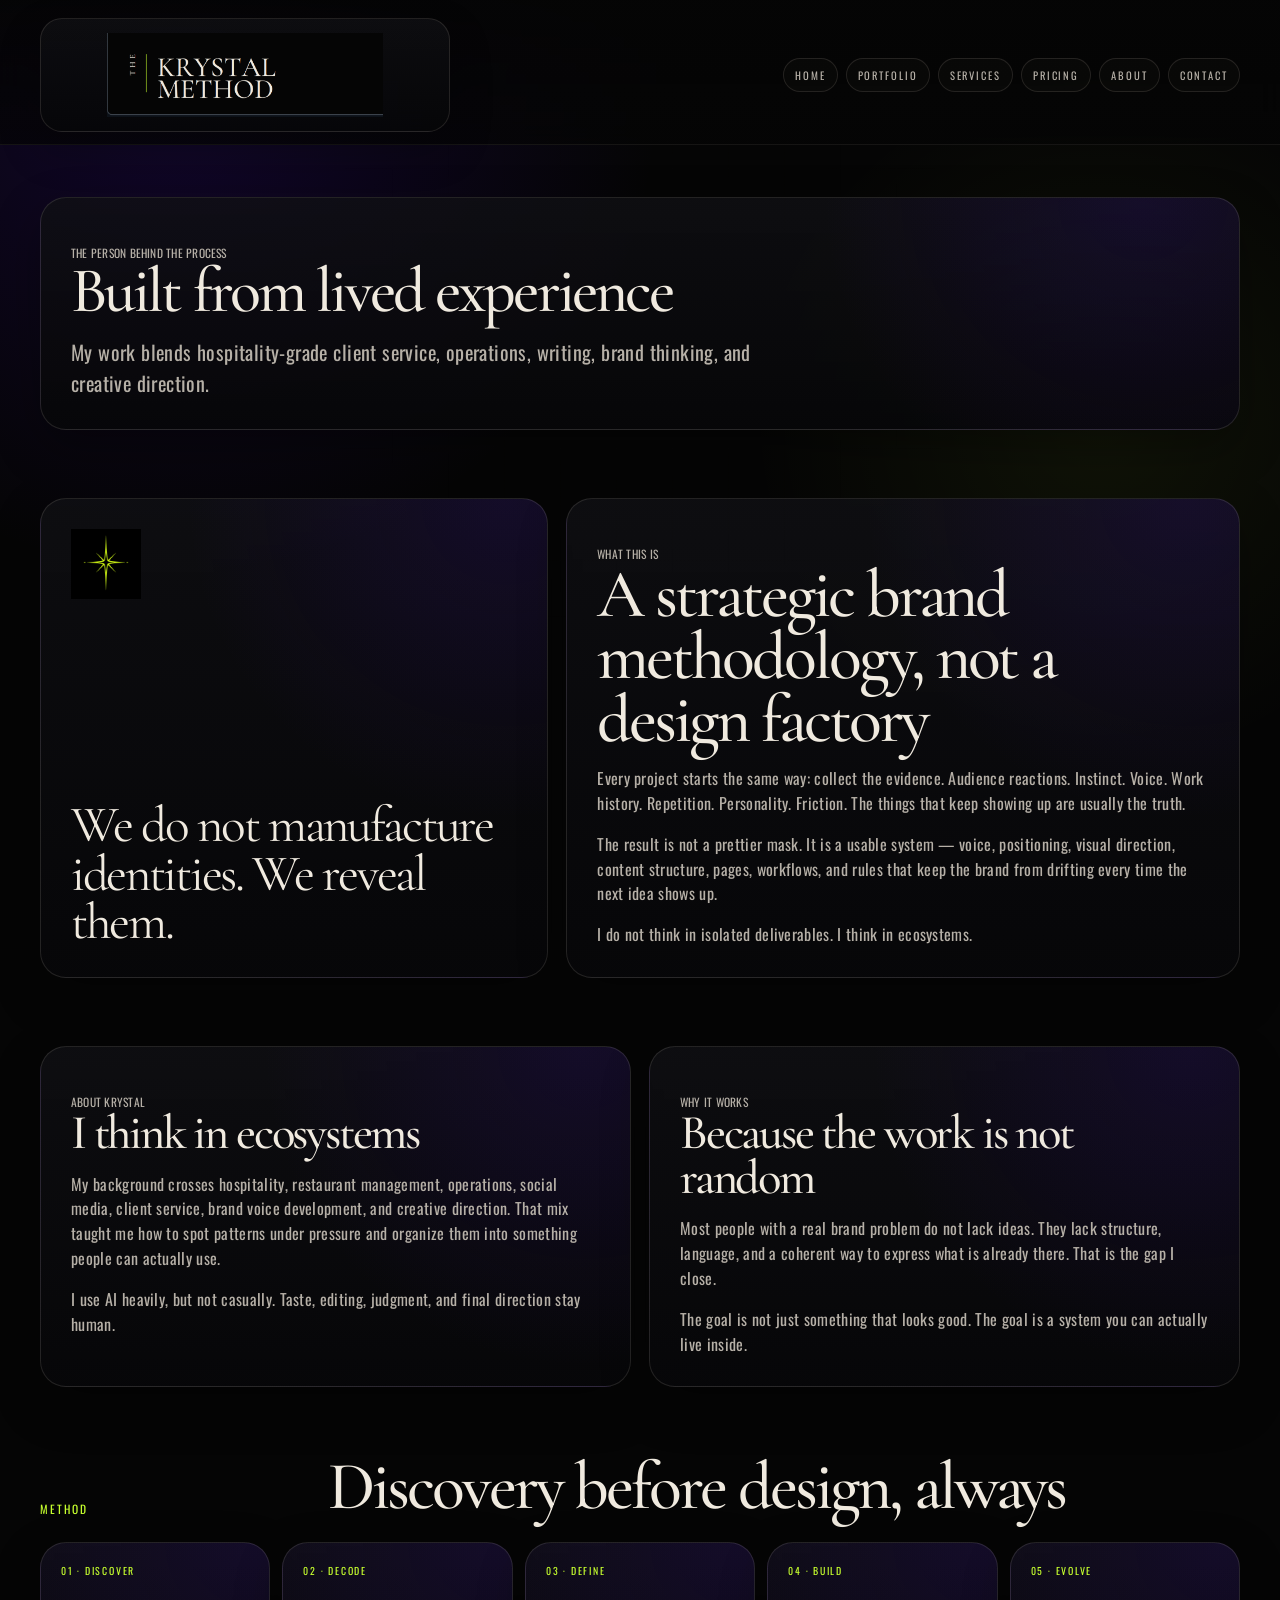
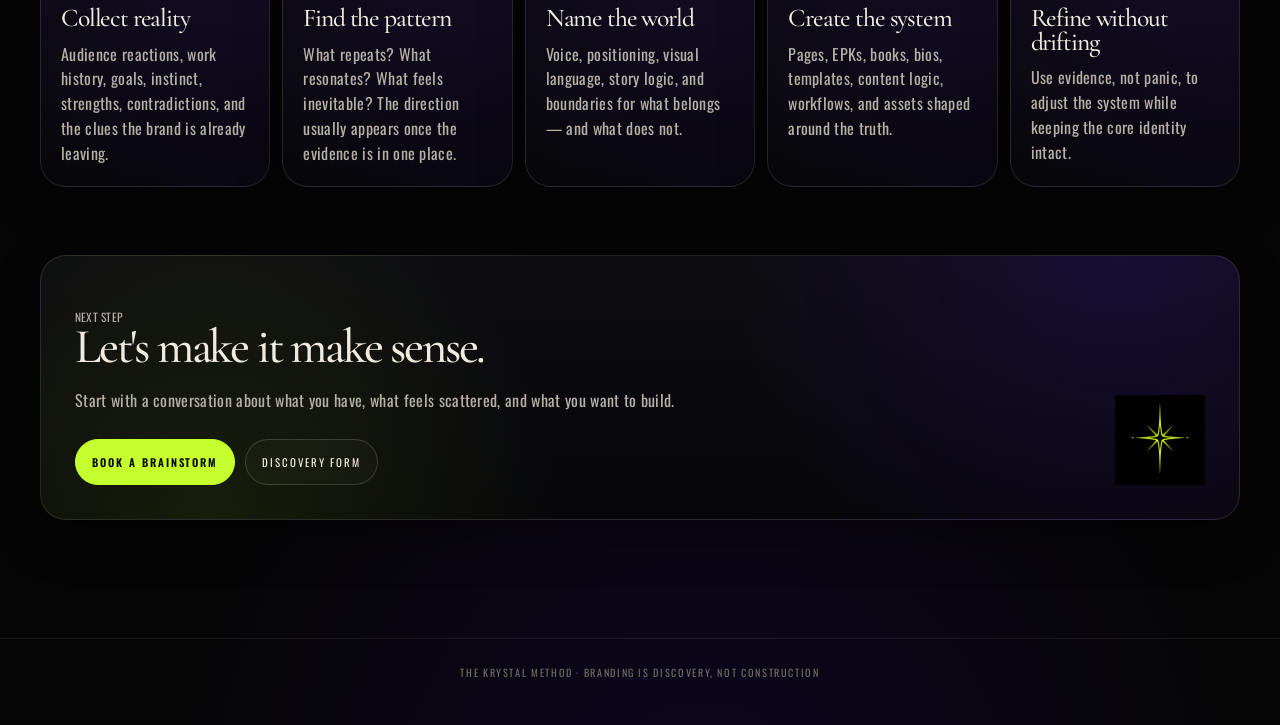
==== about.html @ fa894527 "Add dedicated about page for site architecture" ====
<!doctype html>
<html lang="en"><head><meta charset="utf-8"><meta name="viewport" content="width=device-width, initial-scale=1"><title>About | The Krystal Method</title><meta name="description" content="Meet Krystal Alvarez and discover the thinking behind The Krystal Method."><meta name="theme-color" content="#050505"><link rel="preconnect" href="https://fonts.googleapis.com"><link rel="preconnect" href="https://fonts.gstatic.com" crossorigin><link href="https://fonts.googleapis.com/css2?family=Cormorant+Garamond:ital,wght@0,400;0,500;0,600;1,400;1,500&family=Oswald:wght@300;400;500;600;700&display=swap" rel="stylesheet"><style>
    :root {
      --black: #050505;
      --ink: #09090c;
      --panel: #101014;
      --panel-soft: #151419;
      --bone: #f0eadf;
      --bone-soft: #cfc3b4;
      --taupe: #b6b0a7;
      --dim: #70695f;
      --lime: #c6ff2e;
      --purple: #3a0ca3;
      --line: rgba(233, 222, 204, .13);
      --line-bright: rgba(198, 255, 46, .22);
      --max: 1200px;
      --serif: "Cormorant Garamond", Georgia, serif;
      --condensed: "Oswald", Arial, sans-serif;
    }

    * { box-sizing: border-box; }
    html { scroll-behavior: smooth; }
    body {
      margin: 0;
      background:
        radial-gradient(circle at 14% 4%, rgba(58,12,163,.24), transparent 30rem),
        radial-gradient(circle at 86% 18%, rgba(198,255,46,.06), transparent 22rem),
        radial-gradient(circle at 55% 104%, rgba(58,12,163,.18), transparent 34rem),
        var(--black);
      color: var(--bone);
      font-family: var(--condensed);
      line-height: 1.55;
      overflow-x: hidden;
    }

    body::before {
      content: "";
      position: fixed;
      inset: 0;
      pointer-events: none;
      z-index: -1;
      opacity: .20;
      background-image:
        linear-gradient(rgba(233,222,204,.035) 1px, transparent 1px),
        linear-gradient(90deg, rgba(233,222,204,.03) 1px, transparent 1px);
      background-size: 56px 56px;
      mask-image: radial-gradient(circle at 50% 35%, black, transparent 76%);
    }

    img { max-width: 100%; display: block; }
    a { color: inherit; text-decoration: none; }
    .wrap { width: min(var(--max), calc(100% - 34px)); margin: 0 auto; }

    .skip-link { position: absolute; left: -999px; }
    .skip-link:focus { left: 12px; top: 12px; z-index: 999; background: var(--bone); color: #050505; padding: 10px 14px; }

    .eyebrow,
    .nav a,
    .button,
    .pill,
    .tiny,
    .card-number,
    .case-type,
    .label {
      font-family: var(--condensed);
      text-transform: uppercase;
      letter-spacing: .18em;
    }

    .site-header {
      position: sticky;
      top: 0;
      z-index: 30;
      padding: 18px 0 12px;
      background: linear-gradient(180deg, rgba(5,5,5,.94), rgba(5,5,5,.70));
      backdrop-filter: blur(14px);
      border-bottom: 1px solid rgba(233,222,204,.07);
    }

    .header-inner {
      display: grid;
      grid-template-columns: minmax(190px, 410px) 1fr;
      gap: 18px;
      align-items: center;
    }

    .logo-link {
      display: block;
      padding: 14px 18px;
      border: 1px solid rgba(233,222,204,.12);
      background: linear-gradient(180deg, rgba(16,16,20,.78), rgba(7,7,9,.86));
      border-radius: 22px;
      box-shadow: 0 18px 40px rgba(0,0,0,.28);
    }

    .logo-link img {
      width: 100%;
      max-height: 84px;
      object-fit: contain;
    }

    .nav {
      display: flex;
      justify-content: flex-end;
      gap: 8px;
      flex-wrap: wrap;
    }

    .nav a {
      color: var(--taupe);
      font-size: .66rem;
      padding: 8px 11px;
      border: 1px solid rgba(233,222,204,.12);
      border-radius: 999px;
      background: rgba(233,222,204,.018);
    }

    .nav a:hover {
      color: var(--bone);
      border-color: var(--line-bright);
      background: rgba(198,255,46,.045);
    }

    main { padding: 18px 0 84px; }
    section { padding: 34px 0; scroll-margin-top: 150px; }
    a:focus-visible { outline: 2px solid var(--lime); outline-offset: 5px; }
    @media (prefers-reduced-motion: reduce) { html { scroll-behavior: auto; } }

    h1, h2, h3, h4 {
      margin: 0;
      font-family: var(--serif);
      color: var(--bone);
      font-weight: 500;
      letter-spacing: -.045em;
      line-height: .92;
    }

    h1 {
      font-size: clamp(3.2rem, 5vw, 4.6rem);
      max-width: 920px;
    }

    h2 {
      font-size: clamp(2.8rem, 5.3vw, 5.2rem);
      max-width: 860px;
    }

    h3 { font-size: clamp(2rem, 3.8vw, 3.6rem); }
    h4 { font-size: clamp(1.6rem, 2.5vw, 2.3rem); }

    .display-alt {
      font-style: italic;
      color: var(--bone-soft);
      font-weight: 400;
    }

    .eyebrow {
      color: var(--lime);
      font-size: .72rem;
      margin: 0 0 14px;
    }

    .lead {
      margin: 20px 0 0;
      color: var(--bone-soft);
      font-size: clamp(1.05rem, 1.6vw, 1.26rem);
      max-width: 700px;
      letter-spacing: .02em;
    }

    .button-row {
      display: flex;
      flex-wrap: wrap;
      gap: 10px;
      margin-top: 26px;
    }

    .button {
      display: inline-flex;
      justify-content: center;
      align-items: center;
      min-height: 46px;
      padding: 0 16px;
      border: 1px solid rgba(233,222,204,.18);
      border-radius: 999px;
      color: var(--bone);
      font-size: .68rem;
      background: rgba(233,222,204,.025);
    }

    .button.primary {
      background: var(--lime);
      color: #070707;
      border-color: var(--lime);
      font-weight: 600;
    }

    .hero-grid {
      display: grid;
      grid-template-columns: .9fr 1.1fr;
      gap: 18px;
      align-items: stretch;
    }

    .hero-copy {
      padding: clamp(26px, 4vw, 46px);
      min-height: 560px;
      border: 1px solid var(--line);
      border-radius: 30px;
      background:
        radial-gradient(circle at 20% 0%, rgba(58,12,163,.22), transparent 24rem),
        linear-gradient(180deg, rgba(16,16,20,.86), rgba(7,7,9,.92));
      display: flex;
      flex-direction: column;
      justify-content: center;
      box-shadow: 0 20px 54px rgba(0,0,0,.35);
    }

    .hero-copy h1 .break {
      display: block;
    }

    .hero-note {
      margin-top: 26px;
      padding-top: 20px;
      border-top: 1px solid rgba(198,255,46,.22);
      display: grid;
      gap: 8px;
      color: var(--taupe);
      font-size: .98rem;
      max-width: 620px;
    }

    .hero-note strong { color: var(--bone); font-weight: 500; }

    .pills {
      display: flex;
      flex-wrap: wrap;
      gap: 8px;
      margin-top: 22px;
    }

    .pill {
      color: var(--bone-soft);
      border: 1px solid rgba(198,255,46,.20);
      background: rgba(198,255,46,.035);
      border-radius: 999px;
      padding: 7px 10px;
      font-size: .60rem;
    }

    .proof-panel {
      border: 1px solid var(--line);
      border-radius: 30px;
      background:
        radial-gradient(circle at 78% 4%, rgba(58,12,163,.36), transparent 26rem),
        linear-gradient(180deg, rgba(15,15,20,.86), rgba(6,6,8,.94));
      padding: 18px;
      overflow: hidden;
      box-shadow: 0 20px 54px rgba(0,0,0,.35);
    }

    .proof-title {
      display: grid;
      grid-template-columns: 1fr auto;
      gap: 14px;
      align-items: end;
      padding: 4px 4px 14px;
      border-bottom: 1px solid rgba(233,222,204,.10);
      margin-bottom: 14px;
    }

    .proof-title h3 {
      font-size: clamp(2.1rem, 4vw, 4.4rem);
    }

    .label {
      color: var(--lime);
      font-size: .66rem;
      margin: 0 0 8px;
    }

    .proof-chip {
      color: var(--taupe);
      border: 1px solid rgba(198,255,46,.18);
      border-radius: 999px;
      padding: 8px 10px;
      font-size: .58rem;
      white-space: nowrap;
    }

    .editorial-proof {
      display: grid;
      grid-template-columns: 1.18fr .82fr;
      gap: 12px;
    }

    .proof-stack {
      display: grid;
      gap: 12px;
    }

    .proof-row {
      display: grid;
      grid-template-columns: repeat(3, 1fr);
      gap: 12px;
      margin-top: 12px;
    }

    .image-card {
      position: relative;
      overflow: hidden;
      border: 1px solid rgba(233,222,204,.13);
      border-radius: 20px;
      background: #08080a;
      min-height: 170px;
      box-shadow: 0 12px 32px rgba(0,0,0,.32);
    }

    .image-card.large { min-height: 420px; }
    .image-card.medium { min-height: 204px; }
    .proof-row .image-card { min-height: 160px; }

    .image-card img {
      width: 100%;
      height: 100%;
      object-fit: cover;
      object-position: center;
    }

    .image-card.contain img {
      object-fit: contain;
      padding: 10px;
      background: #060607;
    }

    .image-card .caption {
      position: absolute;
      left: 10px;
      bottom: 10px;
      background: rgba(5,5,5,.80);
      border: 1px solid rgba(233,222,204,.12);
      border-radius: 999px;
      padding: 7px 9px;
      color: var(--bone-soft);
      font-size: .58rem;
      font-family: var(--condensed);
      text-transform: uppercase;
      letter-spacing: .12em;
    }

    .stripe {
      border-top: 1px solid var(--line);
      border-bottom: 1px solid var(--line);
      background: rgba(233,222,204,.018);
      margin: 20px 0 4px;
    }

    .stripe-inner {
      display: grid;
      grid-template-columns: repeat(3, 1fr);
      gap: 1px;
      background: rgba(233,222,204,.08);
    }

    .stripe-card {
      background: #070708;
      padding: 22px;
      min-height: 172px;
    }

    .card-number {
      color: var(--lime);
      font-size: .62rem;
      margin-bottom: 18px;
    }

    .stripe-card h4 {
      font-size: clamp(1.55rem, 2.2vw, 2.15rem);
      margin-bottom: 10px;
    }

    .stripe-card p {
      margin: 0;
      color: var(--taupe);
      font-family: var(--condensed);
      letter-spacing: .02em;
    }

    .section-head {
      display: grid;
      grid-template-columns: 260px 1fr;
      gap: 28px;
      align-items: end;
      margin-bottom: 24px;
    }

    .section-head .eyebrow { margin-bottom: 0; }
    .section-head p:not(.eyebrow) {
      margin: 0;
      color: var(--taupe);
      max-width: 600px;
      font-family: var(--condensed);
      letter-spacing: .02em;
    }

    .truth-grid {
      display: grid;
      grid-template-columns: .86fr 1.14fr;
      gap: 18px;
      align-items: stretch;
    }

    .quote-block,
    .text-block,
    .case-card,
    .service-card,
    .method-card,
    .contact-card {
      border: 1px solid var(--line);
      border-radius: 26px;
      background:
        radial-gradient(circle at 92% 0%, rgba(58,12,163,.17), transparent 20rem),
        linear-gradient(180deg, rgba(16,16,20,.78), rgba(7,7,9,.92));
      box-shadow: 0 18px 48px rgba(0,0,0,.30);
    }

    .quote-block {
      padding: 30px;
      min-height: 100%;
      display: flex;
      flex-direction: column;
      justify-content: space-between;
    }

    .quote-block img {
      width: 70px;
      margin-bottom: 30px;
    }

    .quote-block blockquote {
      margin: 0;
      font-family: var(--serif);
      color: var(--bone);
      font-size: clamp(2.2rem, 4vw, 4.2rem);
      line-height: .95;
      letter-spacing: -.045em;
    }

    .text-block {
      padding: 30px;
    }

    .text-block p {
      color: var(--taupe);
      margin: 16px 0 0;
      font-family: var(--condensed);
      letter-spacing: .02em;
    }

    .case-card {
      overflow: hidden;
      margin-bottom: 18px;
    }

    .case-grid {
      display: grid;
      grid-template-columns: .9fr 1.1fr;
      min-height: 430px;
    }

    .case-copy {
      padding: 30px;
      display: flex;
      flex-direction: column;
      justify-content: center;
    }

    .case-type {
      color: var(--lime);
      font-size: .66rem;
      margin-bottom: 15px;
    }

    .case-copy p {
      color: var(--taupe);
      margin: 16px 0 0;
      font-family: var(--condensed);
      letter-spacing: .02em;
      max-width: 560px;
    }

    .case-images {
      border-left: 1px solid var(--line);
      padding: 14px;
      background:
        radial-gradient(circle at 80% 16%, rgba(58,12,163,.28), transparent 22rem),
        #08080a;
    }

    .case-images.single .image-card {
      height: 100%;
      min-height: 380px;
    }

    .book-layout {
      display: grid;
      grid-template-columns: 1fr 1fr;
      gap: 12px;
      height: 100%;
    }

    .tag-row {
      display: flex;
      flex-wrap: wrap;
      gap: 7px;
      margin-top: 22px;
    }

    .tag-row span {
      color: var(--bone-soft);
      border: 1px solid rgba(198,255,46,.18);
      border-radius: 999px;
      padding: 6px 9px;
      font-family: var(--condensed);
      text-transform: uppercase;
      letter-spacing: .12em;
      font-size: .58rem;
      background: rgba(198,255,46,.025);
    }

    .mini-proof {
      display: grid;
      grid-template-columns: repeat(2, 1fr);
      gap: 18px;
      margin-top: 18px;
    }

    .mini-proof .case-card {
      margin: 0;
    }

    .mini-proof-inner {
      display: grid;
      grid-template-columns: 168px 1fr;
      gap: 20px;
      align-items: center;
      padding: 18px;
    }

    .mini-proof .image-card {
      min-height: 150px;
    }

    .build-grid {
      display: grid;
      grid-template-columns: repeat(3, 1fr);
      gap: 14px;
    }

    .service-card {
      padding: 24px;
      min-height: 240px;
      display: grid;
      align-content: space-between;
      gap: 24px;
    }

    .service-card h4 {
      font-size: clamp(1.8rem, 2.8vw, 2.8rem);
    }

    .service-card p {
      margin: 0;
      color: var(--taupe);
      font-family: var(--condensed);
      letter-spacing: .02em;
    }

    .method-grid {
      display: grid;
      grid-template-columns: repeat(5, 1fr);
      gap: 12px;
    }

    .method-card {
      padding: 20px;
      min-height: 240px;
    }

    .method-card h4 {
      font-size: clamp(1.5rem, 2vw, 2rem);
      margin-top: 28px;
    }

    .method-card p {
      color: var(--taupe);
      font-family: var(--condensed);
      letter-spacing: .02em;
      margin: 12px 0 0;
    }

    .about-grid {
      display: grid;
      grid-template-columns: 1fr 1fr;
      gap: 18px;
    }

    .contact-card {
      padding: 34px;
      background:
        radial-gradient(circle at 14% 100%, rgba(198,255,46,.09), transparent 22rem),
        radial-gradient(circle at 90% 0%, rgba(58,12,163,.24), transparent 24rem),
        linear-gradient(180deg, rgba(16,16,20,.82), rgba(7,7,9,.94));
    }

    .contact-grid {
      display: grid;
      grid-template-columns: 1fr 120px;
      gap: 28px;
      align-items: end;
    }

    .contact-card p {
      color: var(--taupe);
      margin: 18px 0 0;
      max-width: 690px;
      font-family: var(--condensed);
      letter-spacing: .02em;
    }

    .contact-card img {
      width: 90px;
      margin-left: auto;
    }

    footer {
      border-top: 1px solid rgba(233,222,204,.09);
      padding: 26px 0 44px;
      color: var(--dim);
      text-align: center;
      font-size: .64rem;
      font-family: var(--condensed);
      text-transform: uppercase;
      letter-spacing: .16em;
    }

    .offer-grid {
      display: grid;
      grid-template-columns: 1.3fr .7fr;
      gap: 14px;
      align-items: stretch;
    }

    .offer-card {
      align-content: start;
      gap: 18px;
    }

    .offer-card.flagship {
      border-color: var(--line-bright);
    }

    .offer-card .price {
      display: block;
      font-family: var(--serif);
      color: var(--lime);
      font-size: clamp(2.6rem, 4.4vw, 3.8rem);
      line-height: 1;
      letter-spacing: -.03em;
    }

    .offer-card .price-note {
      display: block;
      margin-top: 6px;
      color: var(--taupe);
      font-size: .62rem;
      text-transform: uppercase;
      letter-spacing: .18em;
    }

    .offer-list {
      list-style: none;
      margin: 0;
      padding: 0;
      display: grid;
      grid-template-columns: repeat(2, 1fr);
      gap: 0 18px;
    }

    .offer-list li {
      padding: 10px 0;
      border-bottom: 1px solid rgba(233,222,204,.10);
      color: var(--bone-soft);
      letter-spacing: .02em;
    }

    .offer-list li::before {
      content: "—";
      color: var(--lime);
      margin-right: 10px;
    }

    .add-on-stack {
      display: grid;
      gap: 14px;
    }

    .add-on-stack .service-card {
      min-height: 0;
    }

    .add-on-stack .price {
      font-size: clamp(2rem, 3vw, 2.6rem);
    }

    @media (max-width: 1040px) {
      .hero-grid,
      .truth-grid,
      .case-grid,
      .about-grid,
      .contact-grid {
        grid-template-columns: 1fr;
      }

      .section-head {
        grid-template-columns: 1fr;
        gap: 8px;
      }

      .case-images {
        border-left: 0;
        border-top: 1px solid var(--line);
      }

      .stripe-inner,
      .build-grid {
        grid-template-columns: repeat(2, 1fr);
      }

      .method-grid {
        grid-template-columns: repeat(2, 1fr);
      }

      .mini-proof,
      .offer-grid {
        grid-template-columns: 1fr;
      }

      .contact-card img {
        margin: 0;
      }
    }

    @media (max-width: 720px) {
      .wrap { width: min(var(--max), calc(100% - 22px)); }

      .site-header {
        position: relative;
        padding: 12px 0 8px;
      }

      .header-inner {
        grid-template-columns: 1fr;
        gap: 10px;
      }

      .logo-link {
        border-radius: 18px;
        padding: 10px 13px;
      }

      .logo-link img {
        max-height: 76px;
        width: min(380px, 100%);
      }

      .nav {
        justify-content: flex-start;
        flex-wrap: nowrap;
        overflow-x: auto;
        -webkit-overflow-scrolling: touch;
        scrollbar-width: none;
        padding-bottom: 3px;
      }

      .nav::-webkit-scrollbar {
        display: none;
      }

      .nav a {
        flex: 0 0 auto;
        padding: 7px 9px;
        font-size: .56rem;
        letter-spacing: .13em;
      }

      main { padding: 12px 0 64px; }
      section { padding: 25px 0; }

      .hero-copy {
        min-height: auto;
        padding: 26px 20px;
      }

      h1 {
        font-size: clamp(3.2rem, 14vw, 5.1rem);
      }

      h2 {
        font-size: clamp(2.55rem, 11vw, 4.2rem);
      }

      h3 {
        font-size: clamp(2rem, 9vw, 3.2rem);
      }

      .proof-title {
        grid-template-columns: 1fr;
        align-items: start;
      }

      .proof-chip {
        width: fit-content;
      }

      .editorial-proof,
      .proof-row,
      .book-layout,
      .stripe-inner,
      .build-grid,
      .method-grid,
      .mini-proof-inner,
      .offer-list {
        grid-template-columns: 1fr;
      }

      .proof-row {
        margin-top: 12px;
      }

      .image-card.large,
      .case-images.single .image-card {
        min-height: 300px;
      }

      .image-card.medium,
      .proof-row .image-card,
      .mini-proof .image-card {
        min-height: 230px;
      }

      .stripe-card,
      .text-block,
      .quote-block,
      .case-copy,
      .service-card,
      .method-card,
      .contact-card {
        padding: 22px 19px;
      }

      .case-grid {
        min-height: auto;
      }

      .case-images {
        padding: 12px;
      }

      .tag-row {
        gap: 6px;
      }

      .tag-row span {
        font-size: .54rem;
      }

      .button-row .button,
      .contact-card .button {
        width: 100%;
      }

      .quote-block blockquote {
        font-size: clamp(2.4rem, 10vw, 3.8rem);
      }

      .contact-card img {
        display: none;
      }
    }
  </style></head><body><a class="skip-link" href="#content">Skip to content</a><header class="site-header"><div class="wrap header-inner"><a class="logo-link" href="index.html" aria-label="The Krystal Method home"><img src="assets/logos/tkm-logo-horizontal.png" alt="The Krystal Method"></a><nav class="nav" aria-label="Primary navigation"><a href="index.html">Home</a><a href="portfolio.html">Portfolio</a><a href="services.html">Services</a><a href="pricing.html">Pricing</a><a href="about.html" aria-current="page">About</a><a href="contact.html">Contact</a></nav></div></header><main id="content"><section class="wrap" style="padding-top:34px"><div class="text-block"><p class="eyebrow">The person behind the process</p><h1>Built from lived experience</h1><p class="lead">My work blends hospitality-grade client service, operations, writing, brand thinking, and creative direction.</p></div></section><section id="truth" class="wrap">
      <div class="truth-grid">
        <article class="quote-block">
          <img src="assets/logos/tkm-star.jpeg" alt="">
          <blockquote>We do not manufacture identities. We reveal them.</blockquote>
        </article>

        <article class="text-block">
          <p class="eyebrow">What this is</p>
          <h2>A strategic brand methodology, not a design factory</h2>
          <p>Every project starts the same way: collect the evidence. Audience reactions. Instinct. Voice. Work history. Repetition. Personality. Friction. The things that keep showing up are usually the truth.</p>
          <p>The result is not a prettier mask. It is a usable system — voice, positioning, visual direction, content structure, pages, workflows, and rules that keep the brand from drifting every time the next idea shows up.</p>
          <p>I do not think in isolated deliverables. I think in ecosystems.</p>
        </article>
      </div>
    </section><section id="about" class="wrap">
      <div class="about-grid">
        <article class="text-block">
          <p class="eyebrow">About Krystal</p>
          <h3>I think in ecosystems</h3>
          <p>My background crosses hospitality, restaurant management, operations, social media, client service, brand voice development, and creative direction. That mix taught me how to spot patterns under pressure and organize them into something people can actually use.</p>
          <p>I use AI heavily, but not casually. Taste, editing, judgment, and final direction stay human.</p>
        </article>
        <article class="text-block">
          <p class="eyebrow">Why it works</p>
          <h3>Because the work is not random</h3>
          <p>Most people with a real brand problem do not lack ideas. They lack structure, language, and a coherent way to express what is already there. That is the gap I close.</p>
          <p>The goal is not just something that looks good. The goal is a system you can actually live inside.</p>
        </article>
      </div>
    </section><section id="method" class="wrap">
      <div class="section-head">
        <p class="eyebrow">Method</p>
        <div>
          <h2>Discovery before design, always</h2>
        </div>
      </div>

      <div class="method-grid">
        <article class="method-card">
          <div class="card-number">01 · Discover</div>
          <h4>Collect reality</h4>
          <p>Audience reactions, work history, goals, instinct, strengths, contradictions, and the clues the brand is already leaving.</p>
        </article>
        <article class="method-card">
          <div class="card-number">02 · Decode</div>
          <h4>Find the pattern</h4>
          <p>What repeats? What resonates? What feels inevitable? The direction usually appears once the evidence is in one place.</p>
        </article>
        <article class="method-card">
          <div class="card-number">03 · Define</div>
          <h4>Name the world</h4>
          <p>Voice, positioning, visual language, story logic, and boundaries for what belongs — and what does not.</p>
        </article>
        <article class="method-card">
          <div class="card-number">04 · Build</div>
          <h4>Create the system</h4>
          <p>Pages, EPKs, books, bios, templates, content logic, workflows, and assets shaped around the truth.</p>
        </article>
        <article class="method-card">
          <div class="card-number">05 · Evolve</div>
          <h4>Refine without drifting</h4>
          <p>Use evidence, not panic, to adjust the system while keeping the core identity intact.</p>
        </article>
      </div>
    </section><section class="wrap"><div class="contact-card"><div class="contact-grid"><div><p class="eyebrow">Next step</p><h3>Let's make it make sense.</h3><p>Start with a conversation about what you have, what feels scattered, and what you want to build.</p><div class="button-row"><a class="button primary" href="https://calendly.com/krystal-method">Book a brainstorm</a><a class="button" href="discovery.html">Discovery form</a></div></div><img src="assets/logos/tkm-star.jpeg" alt=""></div></div></section></main><footer><div class="wrap">The Krystal Method · Branding is discovery, not construction</div></footer></body></html>
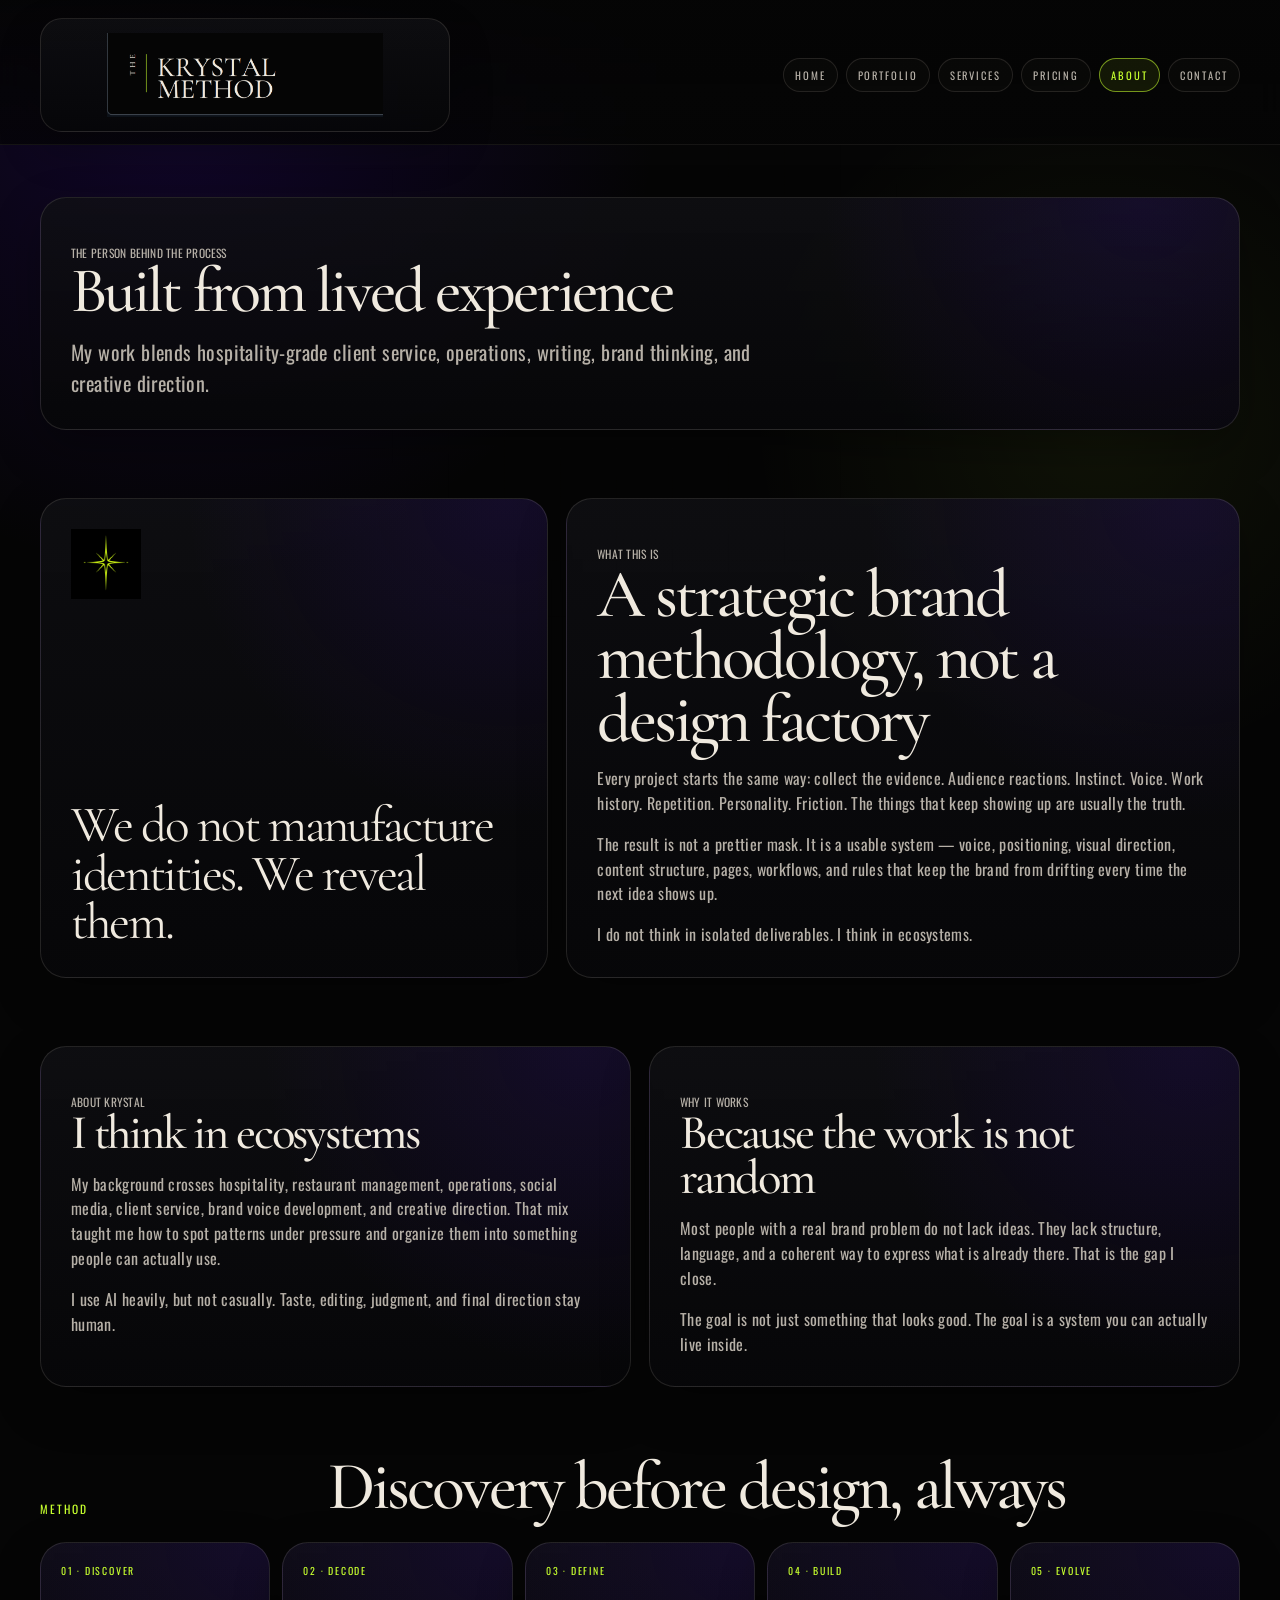
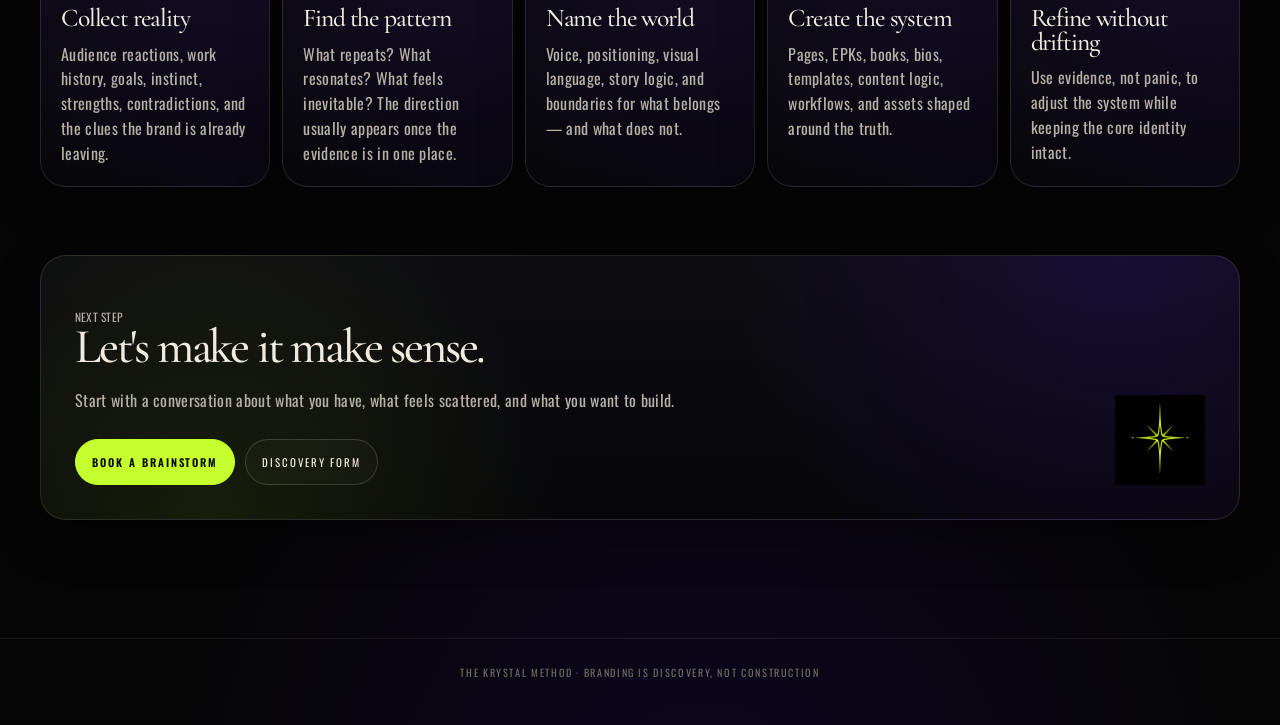
==== commit 4a412fec: "Improve mobile navigation and SEO basics on about.html" ====
--- a/about.html
+++ b/about.html
@@ -776,11 +776,10 @@
       }
 
       .nav {
-        justify-content: flex-start;
-        flex-wrap: nowrap;
-        overflow-x: auto;
-        -webkit-overflow-scrolling: touch;
-        scrollbar-width: none;
+        justify-content: center;
+        flex-wrap: wrap;
+        overflow: visible;
+        gap: 6px;
         padding-bottom: 3px;
       }
 
@@ -889,7 +888,9 @@
         display: none;
       }
     }
-  </style></head><body><a class="skip-link" href="#content">Skip to content</a><header class="site-header"><div class="wrap header-inner"><a class="logo-link" href="index.html" aria-label="The Krystal Method home"><img src="assets/logos/tkm-logo-horizontal.png" alt="The Krystal Method"></a><nav class="nav" aria-label="Primary navigation"><a href="index.html">Home</a><a href="portfolio.html">Portfolio</a><a href="services.html">Services</a><a href="pricing.html">Pricing</a><a href="about.html" aria-current="page">About</a><a href="contact.html">Contact</a></nav></div></header><main id="content"><section class="wrap" style="padding-top:34px"><div class="text-block"><p class="eyebrow">The person behind the process</p><h1>Built from lived experience</h1><p class="lead">My work blends hospitality-grade client service, operations, writing, brand thinking, and creative direction.</p></div></section><section id="truth" class="wrap">
+  
+    .nav a[aria-current="page"] { color: var(--lime); border-color: rgba(198,255,46,.55); background: rgba(198,255,46,.08); }
+  </style><link rel="canonical" href="https://thekrystalmethod.com/about.html"><link rel="icon" type="image/png" href="assets/logos/brand-mark-FINAL.png"></head><body><a class="skip-link" href="#content">Skip to content</a><header class="site-header"><div class="wrap header-inner"><a class="logo-link" href="index.html" aria-label="The Krystal Method home"><img src="assets/logos/tkm-logo-horizontal.png" alt="The Krystal Method"></a><nav class="nav" aria-label="Primary navigation"><a href="index.html">Home</a><a href="portfolio.html">Portfolio</a><a href="services.html">Services</a><a href="pricing.html">Pricing</a><a href="about.html" aria-current="page">About</a><a href="contact.html">Contact</a></nav></div></header><main id="content"><section class="wrap" style="padding-top:34px"><div class="text-block"><p class="eyebrow">The person behind the process</p><h1>Built from lived experience</h1><p class="lead">My work blends hospitality-grade client service, operations, writing, brand thinking, and creative direction.</p></div></section><section id="truth" class="wrap">
       <div class="truth-grid">
         <article class="quote-block">
           <img src="assets/logos/tkm-star.jpeg" alt="">
